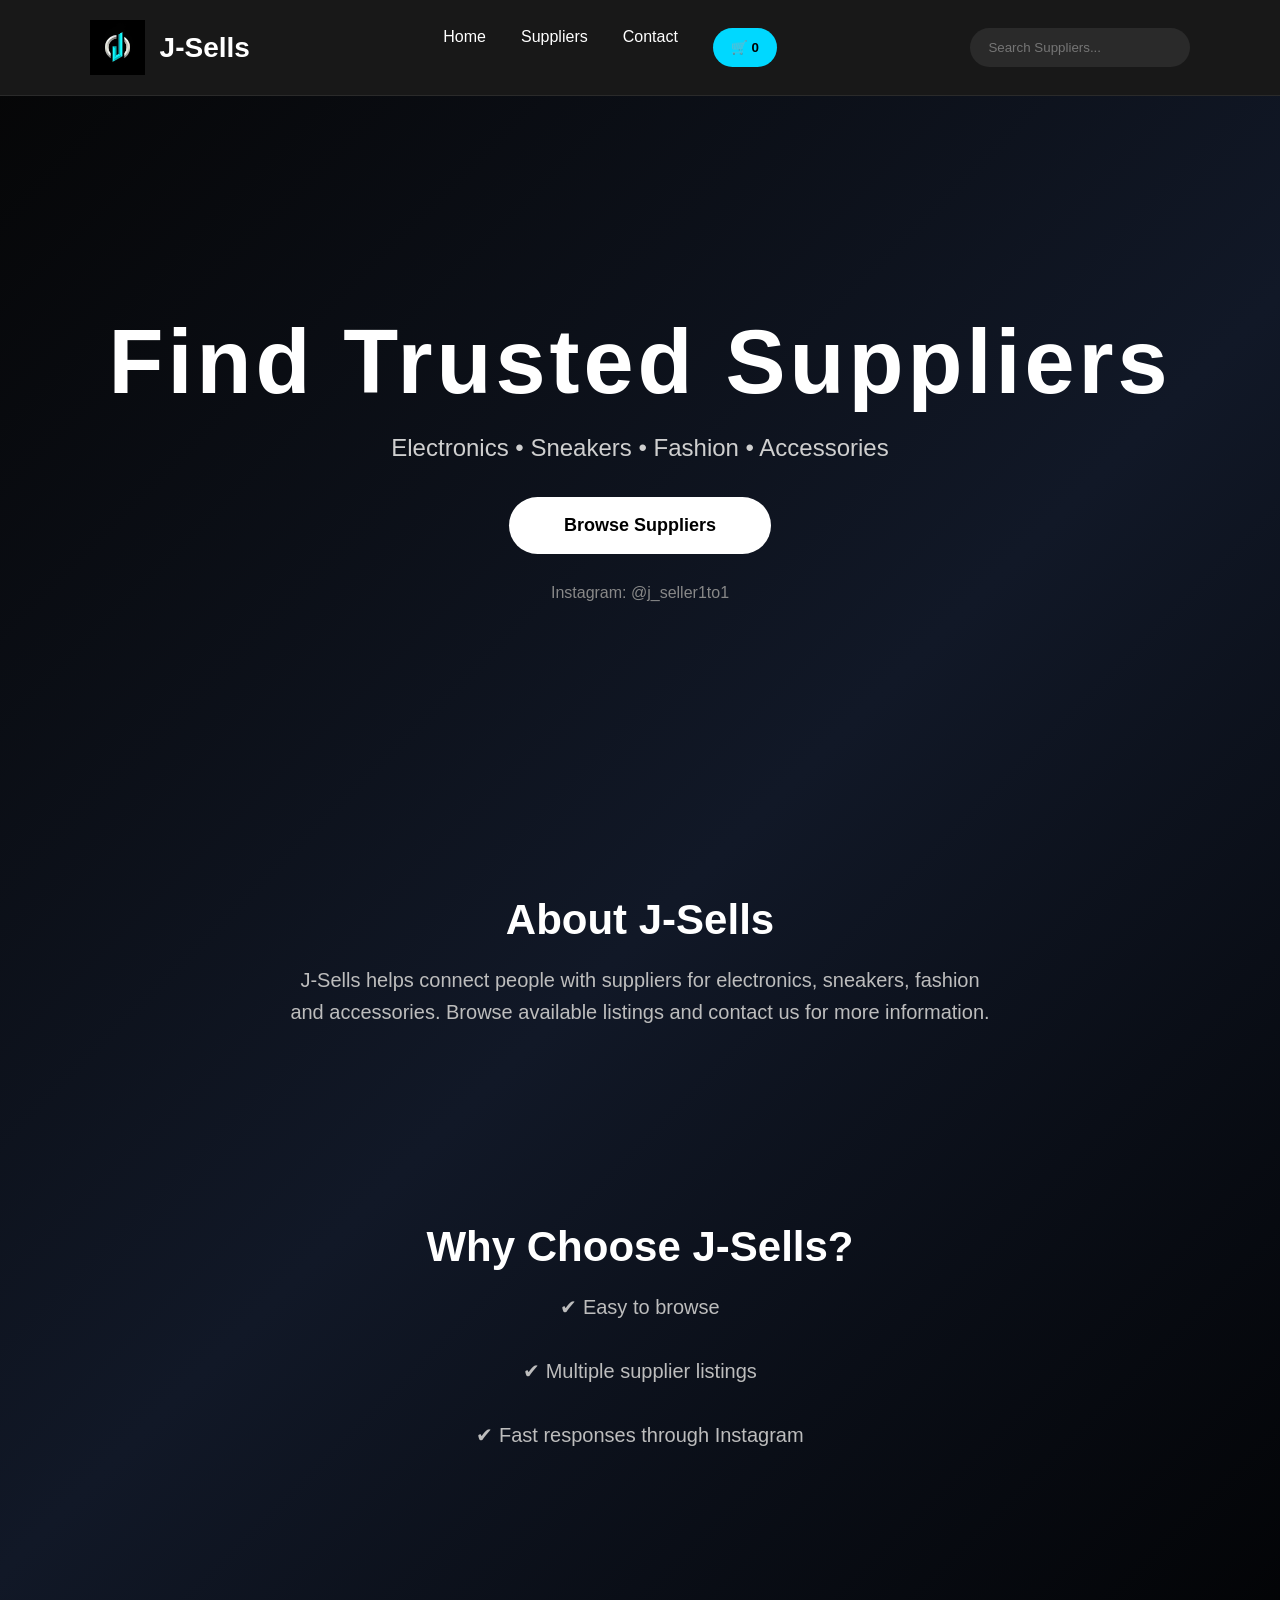
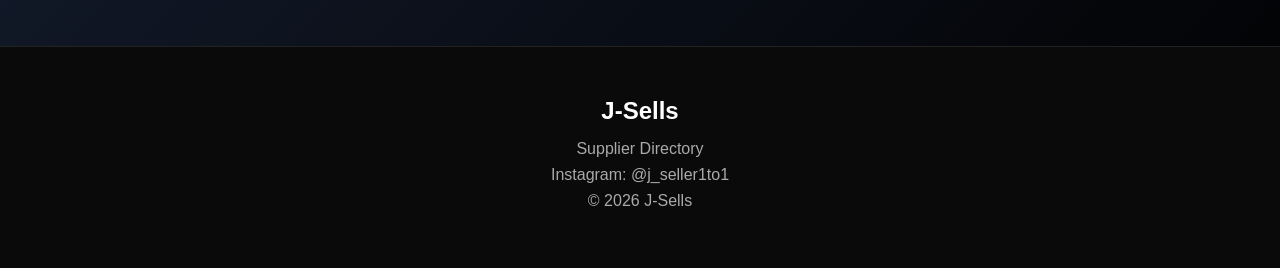
==== index.html @ 806871ec "Add files via upload" ====
<!DOCTYPE html>
<html lang="en">
<head>
    <meta charset="UTF-8">
    <meta name="viewport" content="width=device-width, initial-scale=1.0">

    <title>J-Sells | Find Trusted Suppliers</title>

    <link rel="stylesheet" href="style.css">

    <link rel="preconnect" href="https://fonts.googleapis.com">
    <link href="https://fonts.googleapis.com/css2?family=Inter:wght@300;400;500;600;700;800&display=swap" rel="stylesheet">
</head>

<body>

<header class="navbar">

    <div class="logo">
        <img src="images/logo.png" alt="J-Sells Logo">
        <h2>J-Sells</h2>
    </div>

    <nav>
        <a href="index.html">Home</a>
        <a href="shop.html">Suppliers</a>
        <a href="contact.html">Contact</a>

        <button class="cart" onclick="window.location.href='cart.html'">
            🛒 <span id="cart-count">0</span>
        </button>
    </nav>

    <div class="right">

        <input
            type="text"
            id="search"
            placeholder="Search Suppliers..."
            onkeyup="searchProducts()">

        <div id="search-results"></div>

    </div>

</header>


<section class="hero">

    <h1>Find Trusted Suppliers</h1>

    <p>
        Electronics • Sneakers • Fashion • Accessories
    </p>

    <button class="hero-btn"
        onclick="window.location.href='shop.html'">
        Browse Suppliers
    </button>

    <div class="ig">
        Instagram: @j_seller1to1
    </div>

</section>


<section class="about">

    <h2>About J-Sells</h2>

    <p>
        J-Sells helps connect people with suppliers for electronics,
        sneakers, fashion and accessories.
        Browse available listings and contact us for more information.
    </p>

</section>


<section class="about">

    <h2>Why Choose J-Sells?</h2>

    <p>
        ✔ Easy to browse<br><br>

        ✔ Multiple supplier listings<br><br>

        ✔ Fast responses through Instagram
    </p>

</section>


<footer class="footer">

    <h2>J-Sells</h2>

    <p>Supplier Directory</p>

    <p>Instagram: @j_seller1to1</p>

    <p>© 2026 J-Sells</p>

</footer>

<script src="products.js"></script>
<script src="script.js"></script>

</body>
</html>
---- style.css ----
/* ---------- RESET ---------- */

*{
    margin:0;
    padding:0;
    box-sizing:border-box;
}

body{
    background: linear-gradient(135deg, #050505, #111827, #000);
    color: white;
    font-family: Arial, sans-serif;
}

/* ---------- NAVBAR ---------- */

.navbar{ display:flex; justify-content:space-between; align-items:center; padding:20px 7%; background:#181818; position:sticky; top:0; z-index:999; border-bottom:1px solid #2a2a2a; }
.logo{
    display:flex;
    align-items:center;
    gap:15px;
}

.logo img{
    width:55px;
}

.logo h2{
    font-size:28px;
    font-weight:700;
}

nav{
    display:flex;
    gap:35px;
}

nav a{
    color:white;
    text-decoration:none;
    font-weight:500;
    transition:.3s;
}

nav a:hover{
    color:#00d8ff;
}

.right{
    display:flex;
    align-items:center;
    gap:15px;
}

.right input{
    padding:12px 18px;
    width:220px;
    border:none;
    outline:none;
    border-radius:30px;
    background:#2a2a2a;
    color:white;
}

.cart{
    background:#00d8ff;
    color:black;
    border:none;
    padding:12px 18px;
    border-radius:30px;
    font-weight:bold;
    cursor:pointer;
}

/* ---------- HERO ---------- */

.hero{
    min-height:80vh;
    display:flex;
    flex-direction:column;
    justify-content:center;
    align-items:center;
    text-align:center;
    padding:40px;
}

.hero h1{
    font-size:90px;
    font-weight:900;
    letter-spacing:4px;
    margin-bottom:20px;
}

.hero p{
    font-size:24px;
    color:#cfcfcf;
    max-width:700px;
    margin-bottom:35px;
}

.hero-btn{
    background:white;
    color:black;
    border:none;
    padding:18px 55px;
    border-radius:40px;
    font-size:18px;
    font-weight:bold;
    cursor:pointer;
    transition:.3s;
}

.hero-btn:hover{
    transform:scale(1.05);
    background:#00d8ff;
}

.ig{
    margin-top:30px;
    color:#888;
}

/* ---------- PRODUCTS ---------- */

.products{
    padding:70px 7%;
}

.products h2{
    font-size:52px;
    font-weight:900;
    margin-bottom:45px;
    text-transform:uppercase;
}

#product-grid{
    display:grid;
    grid-template-columns:repeat(auto-fill,minmax(280px,1fr));
    gap:30px;
}


.product-card{
    background:#111;
    border-radius:18px;
    overflow:hidden;
    transition:.35s;
    border:1px solid #222;
}

.product-card:hover{
    transform:translateY(-10px);
    border-color:#00d8ff;
    box-shadow:0 15px 40px rgba(0,216,255,.25);
}

.product-card img{
    width:100%;
    height:260px;
    object-fit:contain;
    background:white;
    padding:25px;
}

.product-card h3{
    margin-top:15px;
    font-size:20px;
}

.product-card p{
    color:#00d8ff;
    font-size:24px;
    font-weight:bold;
    margin:15px 0;
}

.buy-btn{
    width:100%;
    padding:15px;
    margin-top:10px;
    background:linear-gradient(90deg,#00d8ff,#0099ff);
    color:white;
    border:none;
    border-radius:12px;
    font-size:18px;
    font-weight:700;
    cursor:pointer;
    transition:.3s;
}

.buy-btn:hover{
    transform:translateY(-2px);
    box-shadow:0 0 20px rgba(0,216,255,.7);
}


.badge{
    display:inline-block;
    background:#ff9800;
    color:white;
    padding:6px 12px;
    border-radius:20px;
    font-size:12px;
    font-weight:bold;
    margin-bottom:10px;
}

.stars{
    color:gold;
    font-size:18px;
    margin:8px 0;
}

.cart-btn{
    width:100%;
    padding:12px;
    margin-bottom:10px;
    border:none;
    border-radius:10px;
    background:#333;
    color:white;
    font-weight:bold;
    cursor:pointer;
}

.cart-btn:hover{
    background:#555;
}


.remove-btn{
    width:100%;
    margin-top:10px;
    padding:12px;
    background:#ff3b30;
    color:white;
    border:none;
    border-radius:10px;
    font-size:16px;
    font-weight:bold;
    cursor:pointer;
    transition:0.2s;
}

.remove-btn:hover{
    background:#d62828;
}



.contact-card{
    max-width:500px;
    margin-top:30px;
    padding:30px;
    background:#1d1d1d;
    border-radius:15px;
}

.contact-card h3{
    color:#18c8f5;
    font-size:22px;
    margin-top:20px;
    margin-bottom:8px;
}

.contact-card p{
    color:#ddd;
    font-size:18px;
    margin-bottom:20px;
}

/* ---------- FEATURED PRODUCT ---------- */

.featured{
    display:flex;
    justify-content:space-between;
    align-items:center;
    gap:60px;
    padding:80px 7%;
    flex-wrap:wrap;
}

.featured-text{
    flex:1;
}

.featured-tag{
    color:#00d8ff;
    font-weight:bold;
    letter-spacing:2px;
}

.featured-text h2{
    font-size:52px;
    margin:20px 0;
}

.featured-text p{
    color:#cfcfcf;
    font-size:20px;
    line-height:1.6;
    max-width:500px;
}

.featured-text h3{
    font-size:42px;
    margin:25px 0;
}

.featured-image{
    flex:1;
    text-align:center;
}

.featured-image img{
    width:100%;
    max-width:500px;
    transition:.3s;
}

.featured-image img:hover{
    transform:scale(1.05) rotate(-3deg);
}

/* ---------- FOOTER ---------- */

.footer{
    margin-top:80px;
    padding:50px 20px;
    background:#0a0a0a;
    text-align:center;
    border-top:1px solid #222;
}

.footer h2{
    margin-bottom:15px;
}

.footer p{
    color:#aaa;
    margin:8px 0;
}

/* ---------- CATEGORIES ---------- */

.categories{
    padding:80px 7%;
    text-align:center;
}

.categories h2{
    font-size:42px;
    margin-bottom:50px;
    letter-spacing:2px;
}

.category-grid{
    display:grid;
    grid-template-columns:repeat(auto-fit,minmax(220px,1fr));
    gap:30px;
}

.category-card{
    background:#111;
    border:1px solid #222;
    border-radius:18px;
    padding:50px 20px;
    font-size:60px;
    cursor:pointer;
    transition:.3s;
}

.category-card h3{
    margin-top:20px;
    font-size:22px;
    color:white;
}

.category-card:hover{
    transform:translateY(-10px);
    border-color:#00d8ff;
    box-shadow:0 0 30px rgba(0,216,255,.3);
}

/* ---------- SEARCH DROPDOWN ---------- */

.right{
    position:relative;
}

#search-results{
    position:absolute;
    top:55px;
    left:0;
    width:220px;
    background:#111;
    border:1px solid #333;
    border-radius:12px;
    overflow:hidden;
    display:none;
    z-index:1000;
}

.search-item{
    padding:12px;
    color:white;
    cursor:pointer;
    transition:.2s;
}

.search-item:hover{
    background:#00d8ff;
    color:black;
}


/* ---------- MOBILE ---------- */

@media (max-width:768px){

    .navbar{
        flex-direction:column;
        gap:20px;
        padding:20px;
    }

    nav{
        gap:20px;
        flex-wrap:wrap;
        justify-content:center;
    }

    .hero{
        flex-direction:column;
        text-align:center;
        padding:60px 20px;
    }

    .hero-left h1{
        font-size:42px;
    }

    .hero-left p{
        font-size:18px;
    }

    .hero-left h2{
        font-size:34px;
    }

    .hero-right img{
        max-width:320px;
        width:100%;
    }

    .products{
        padding:40px 20px;
    }

    .right{
        width:100%;
        justify-content:center;
        flex-wrap:wrap;
    }

    .right input{
        width:100%;
        max-width:320px;
    }

}


.about{
    text-align:center;
    padding:80px 20px;
}

.about h2{
    font-size:42px;
    margin-bottom:20px;
}

.about p{
    font-size:20px;
    color:#bdbdbd;
    max-width:700px;
    margin:0 auto 35px;
    line-height:1.6;
}

/* ---------- MOBILE ---------- */

@media (max-width:768px){

    .navbar{
        flex-direction:column;
        align-items:center;
        gap:20px;
        padding:20px;
    }

    nav{
        flex-wrap:wrap;
        justify-content:center;
        gap:20px;
    }

    .right{
        width:100%;
        justify-content:center;
    }

    .right input{
        width:90%;
        max-width:350px;
    }

    .hero{
        padding:60px 20px;
    }

    .hero h1{
        font-size:42px;
    }

    .hero p{
        font-size:18px;
    }

    .about{
        padding:50px 20px;
    }

    .about h2{
        font-size:30px;
    }

    .about p{
        font-size:17px;
    }

    #product-grid{
        grid-template-columns:1fr;
    }

    .product-card{
        width:100%;
    }

}
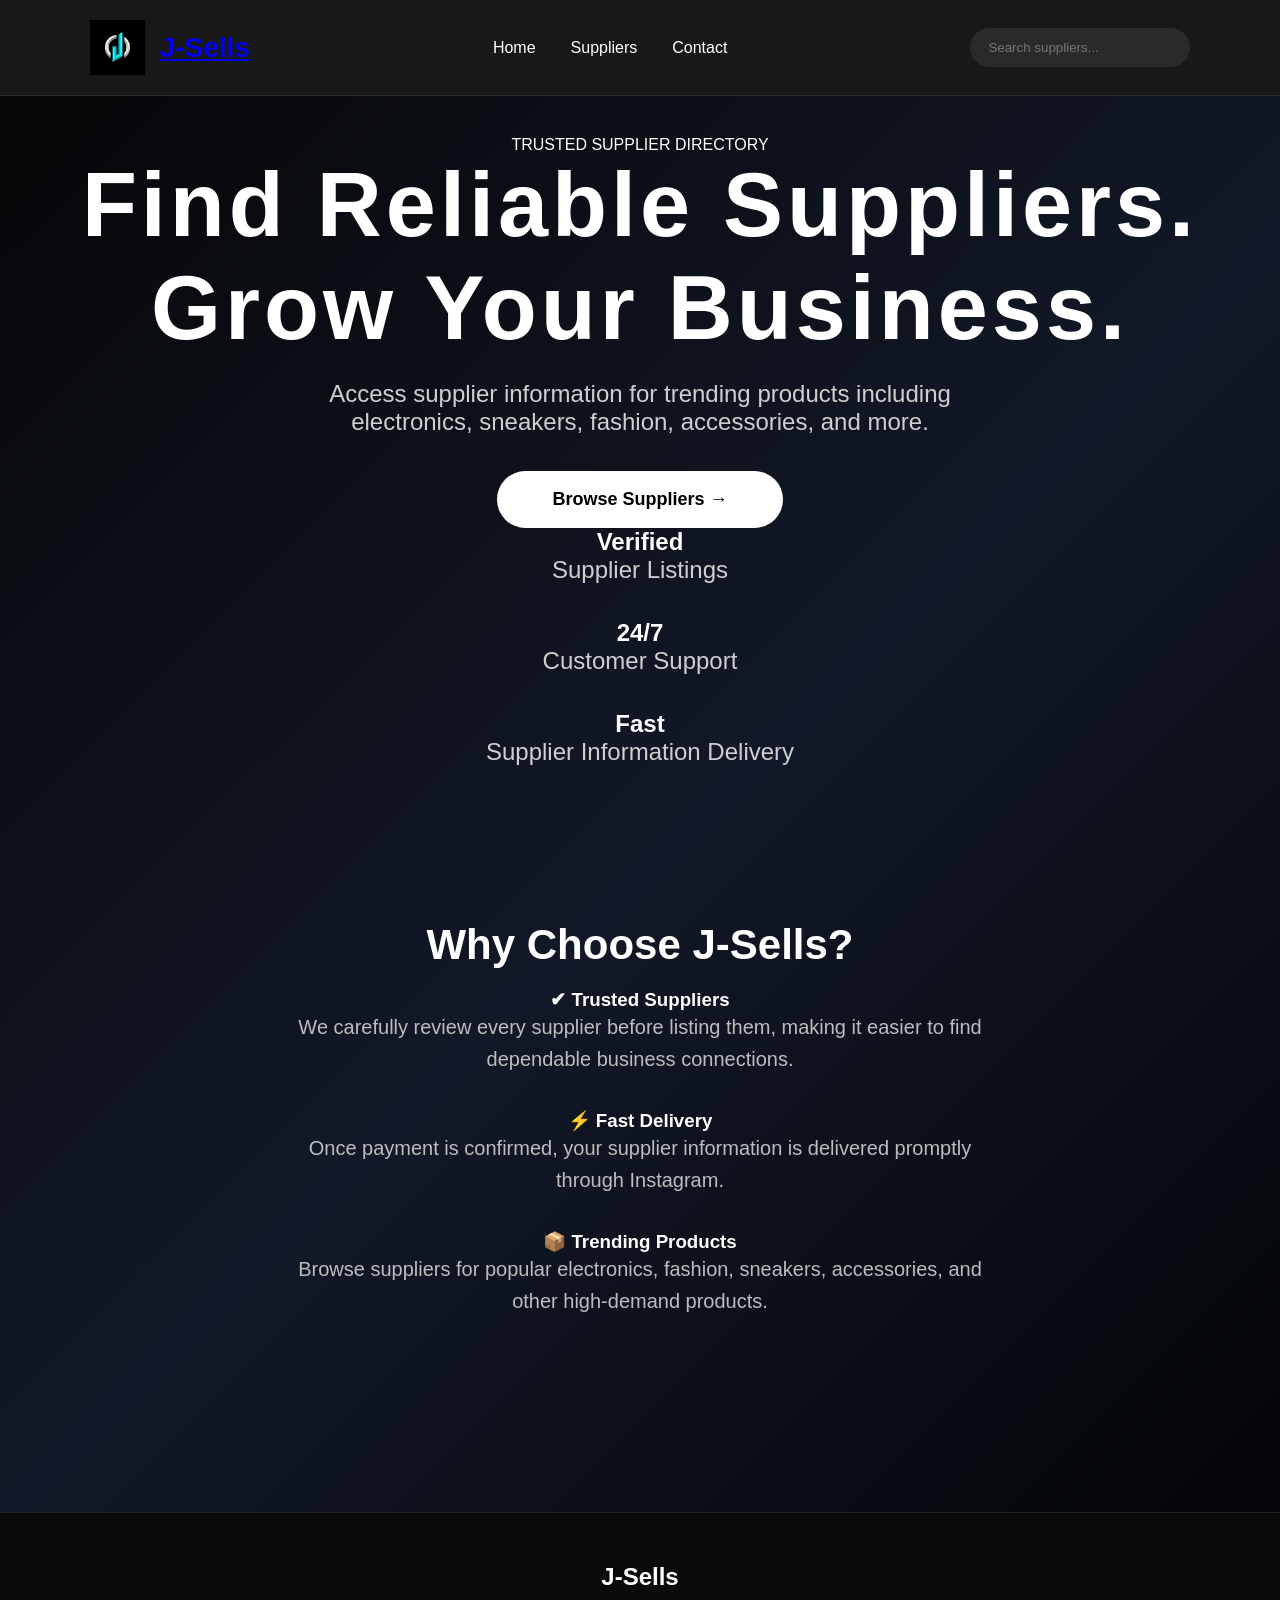
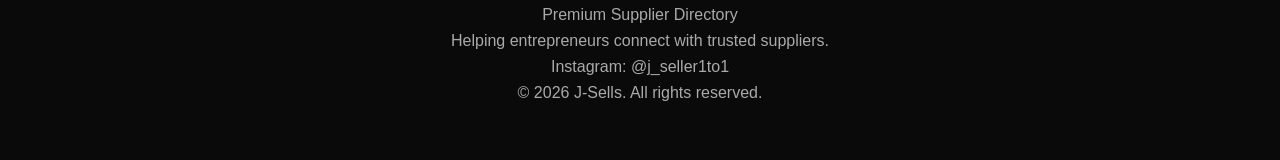
==== commit 136b6166: "Revise index.html for SEO and content updates Updated the title and meta description for better SEO." ====
--- a/index.html
+++ b/index.html
@@ -1,34 +1,55 @@
 <!DOCTYPE html>
 <html lang="en">
+
 <head>
+
     <meta charset="UTF-8">
-    <meta name="viewport" content="width=device-width, initial-scale=1.0">
-
-    <title>J-Sells | Find Trusted Suppliers</title>
+
+    <meta name="viewport"
+          content="width=device-width, initial-scale=1.0">
+
+    <title>J-Sells | Premium Supplier Directory</title>
+
+    <meta name="description"
+          content="Find trusted suppliers for electronics, sneakers, fashion, and trending products.">
+
+    <link rel="icon" href="images/logo.png">
 
     <link rel="stylesheet" href="style.css">
 
-    <link rel="preconnect" href="https://fonts.googleapis.com">
-    <link href="https://fonts.googleapis.com/css2?family=Inter:wght@300;400;500;600;700;800&display=swap" rel="stylesheet">
+    <link rel="preconnect"
+          href="https://fonts.googleapis.com">
+
+    <link rel="preconnect"
+          href="https://fonts.gstatic.com"
+          crossorigin>
+
+    <link href="https://fonts.googleapis.com/css2?family=Inter:wght@400;500;600;700;800&family=Space+Grotesk:wght@500;700&display=swap"
+          rel="stylesheet">
+
 </head>
 
 <body>
 
 <header class="navbar">
 
-    <div class="logo">
-        <img src="images/logo.png" alt="J-Sells Logo">
+    <a href="index.html" class="logo">
+
+        <img src="images/logo.png"
+             alt="J-Sells Logo">
+
         <h2>J-Sells</h2>
-    </div>
+
+    </a>
 
     <nav>
+
         <a href="index.html">Home</a>
+
         <a href="shop.html">Suppliers</a>
+
         <a href="contact.html">Contact</a>
 
-        <button class="cart" onclick="window.location.href='cart.html'">
-            🛒 <span id="cart-count">0</span>
-        </button>
     </nav>
 
     <div class="right">
@@ -36,7 +57,7 @@
         <input
             type="text"
             id="search"
-            placeholder="Search Suppliers..."
+            placeholder="Search suppliers..."
             onkeyup="searchProducts()">
 
         <div id="search-results"></div>
@@ -45,64 +66,131 @@
 
 </header>
 
-
 <section class="hero">
 
-    <h1>Find Trusted Suppliers</h1>
-
-    <p>
-        Electronics • Sneakers • Fashion • Accessories
+    <span class="hero-tag">
+        TRUSTED SUPPLIER DIRECTORY
+    </span>
+
+    <h1>
+        Find Reliable Suppliers.
+        Grow Your Business.
+    </h1>
+
+    <p>
+
+        Access supplier information for trending products including
+        electronics, sneakers, fashion, accessories, and more.
+
     </p>
 
     <button class="hero-btn"
-        onclick="window.location.href='shop.html'">
-        Browse Suppliers
+            onclick="window.location.href='shop.html'">
+
+        Browse Suppliers →
+
     </button>
 
-    <div class="ig">
+    <div class="hero-stats">
+
+        <div class="stat">
+
+            <h2>Verified</h2>
+
+            <p>Supplier Listings</p>
+
+        </div>
+
+        <div class="stat">
+
+            <h2>24/7</h2>
+
+            <p>Customer Support</p>
+
+        </div>
+
+        <div class="stat">
+
+            <h2>Fast</h2>
+
+            <p>Supplier Information Delivery</p>
+
+        </div>
+
+    </div>
+
+</section>
+
+<section class="about">
+
+    <h2>
+        Why Choose J-Sells?
+    </h2>
+
+    <div class="features">
+
+        <div class="feature">
+
+            <h3>✔ Trusted Suppliers</h3>
+
+            <p>
+
+                We carefully review every supplier before listing them,
+                making it easier to find dependable business connections.
+
+            </p>
+
+        </div>
+
+        <div class="feature">
+
+            <h3>⚡ Fast Delivery</h3>
+
+            <p>
+
+                Once payment is confirmed, your supplier information is
+                delivered promptly through Instagram.
+
+            </p>
+
+        </div>
+
+        <div class="feature">
+
+            <h3>📦 Trending Products</h3>
+
+            <p>
+
+                Browse suppliers for popular electronics, fashion,
+                sneakers, accessories, and other high-demand products.
+
+            </p>
+
+        </div>
+
+    </div>
+
+</section>
+
+<footer class="footer">
+
+    <h2>J-Sells</h2>
+
+    <p>
+        Premium Supplier Directory
+    </p>
+
+    <p>
+        Helping entrepreneurs connect with trusted suppliers.
+    </p>
+
+    <p>
         Instagram: @j_seller1to1
-    </div>
-
-</section>
-
-
-<section class="about">
-
-    <h2>About J-Sells</h2>
-
-    <p>
-        J-Sells helps connect people with suppliers for electronics,
-        sneakers, fashion and accessories.
-        Browse available listings and contact us for more information.
-    </p>
-
-</section>
-
-
-<section class="about">
-
-    <h2>Why Choose J-Sells?</h2>
-
-    <p>
-        ✔ Easy to browse<br><br>
-
-        ✔ Multiple supplier listings<br><br>
-
-        ✔ Fast responses through Instagram
-    </p>
-
-</section>
-
-
-<footer class="footer">
-
-    <h2>J-Sells</h2>
-
-    <p>Supplier Directory</p>
-
-    <p>Instagram: @j_seller1to1</p>
-
-    <p>© 2026 J-Sells</p>
+    </p>
+
+    <p>
+        © 2026 J-Sells. All rights reserved.
+    </p>
 
 </footer>
 
@@ -110,4 +198,4 @@
 <script src="script.js"></script>
 
 </body>
-</html>+</html>
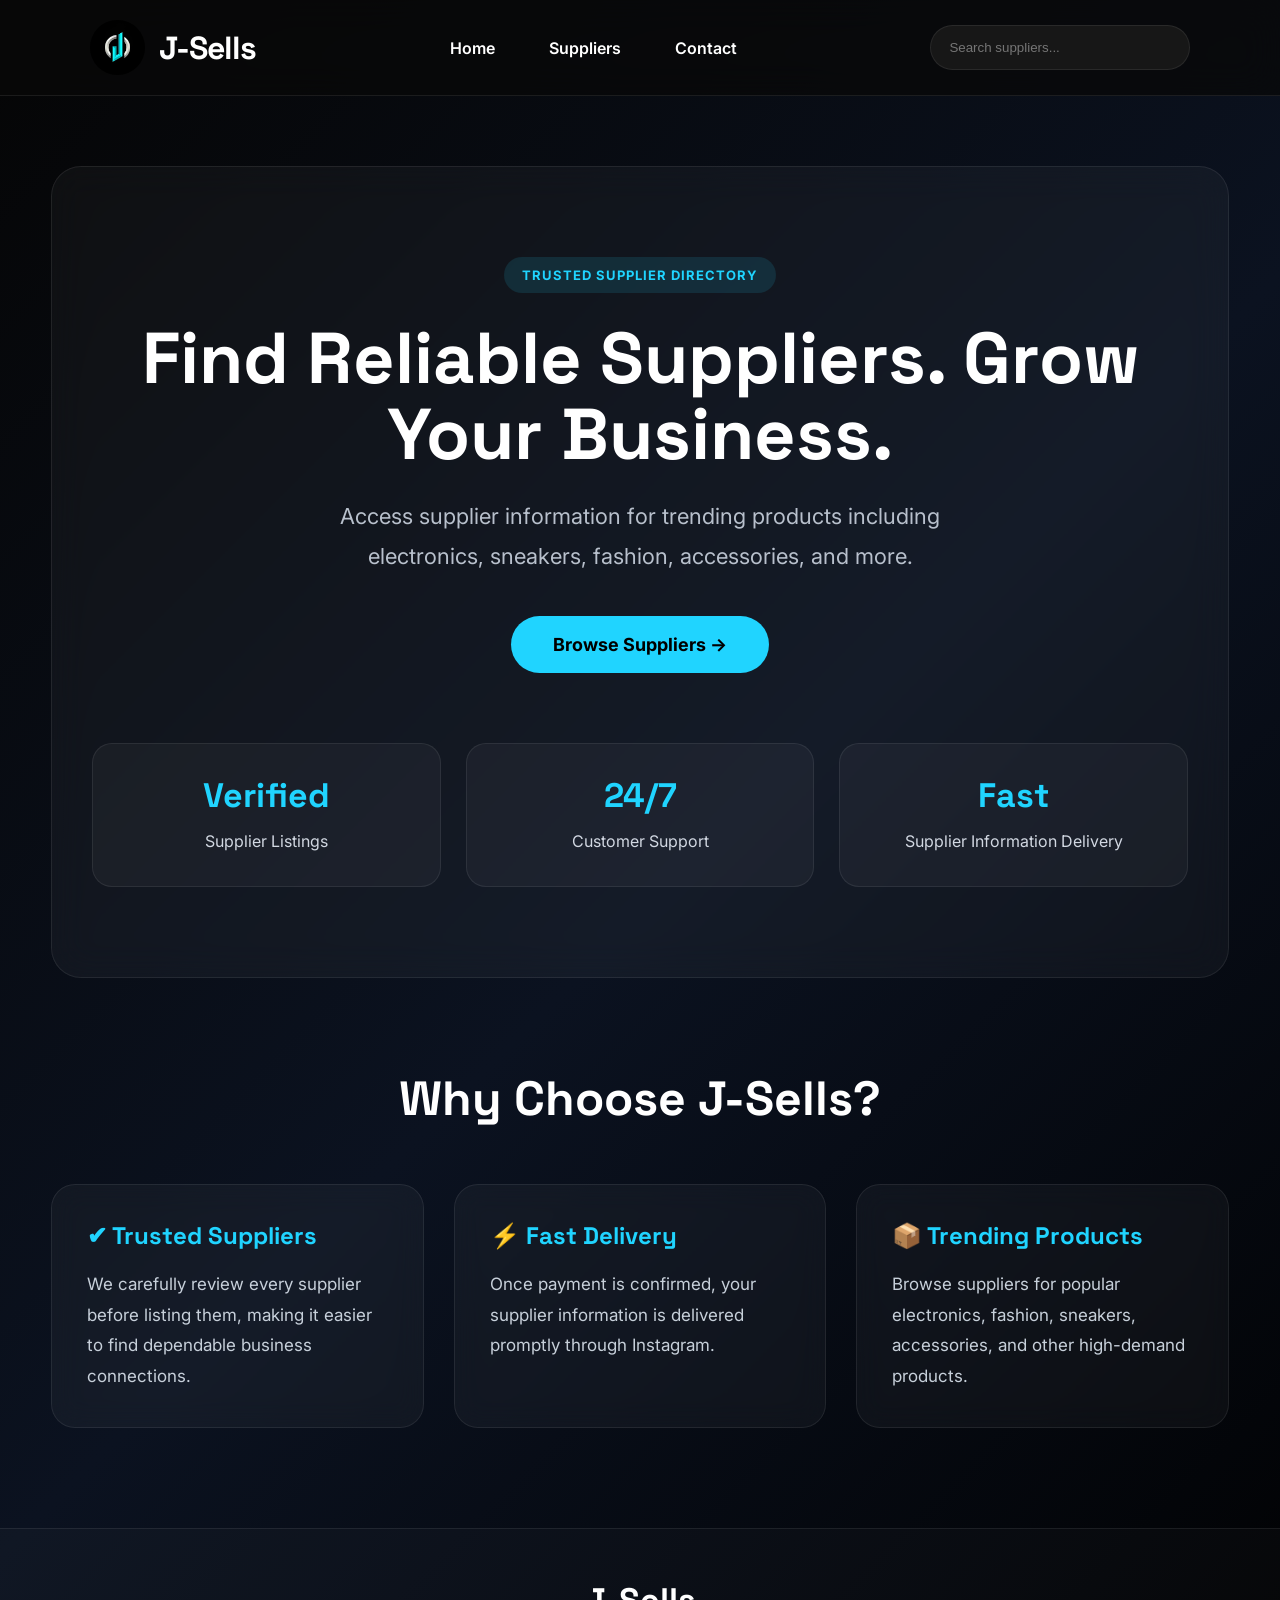
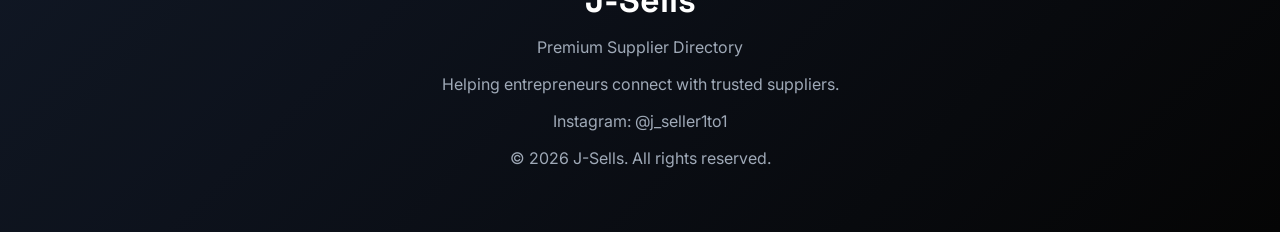
==== commit 8df04999: "Add theme color meta tag to index.html Added theme color meta tag for better branding." ====
--- a/index.html
+++ b/index.html
@@ -5,8 +5,9 @@
 
     <meta charset="UTF-8">
 
-    <meta name="viewport"
-          content="width=device-width, initial-scale=1.0">
+    <meta name="viewport"   content="width=device-width, initial-scale=1.0">
+
+    <meta name="theme-color" content="#050505">
 
     <title>J-Sells | Premium Supplier Directory</title>
 
--- a/style.css
+++ b/style.css
@@ -1,4 +1,12 @@
-/* ---------- RESET ---------- */
+/* ==========================
+   GOOGLE FONTS
+========================== */
+
+@import url('https://fonts.googleapis.com/css2?family=Inter:wght@400;500;600;700;800&family=Space+Grotesk:wght@500;700&display=swap');
+
+/* ==========================
+   RESET
+========================== */
 
 *{
     margin:0;
@@ -6,546 +14,802 @@
     box-sizing:border-box;
 }
 
+html{
+    scroll-behavior:smooth;
+}
+
 body{
-    background: linear-gradient(135deg, #050505, #111827, #000);
-    color: white;
-    font-family: Arial, sans-serif;
-}
-
-/* ---------- NAVBAR ---------- */
-
-.navbar{ display:flex; justify-content:space-between; align-items:center; padding:20px 7%; background:#181818; position:sticky; top:0; z-index:999; border-bottom:1px solid #2a2a2a; }
-.logo{
-    display:flex;
-    align-items:center;
-    gap:15px;
-}
-
-.logo img{
-    width:55px;
-}
-
-.logo h2{
-    font-size:28px;
-    font-weight:700;
-}
-
-nav{
-    display:flex;
-    gap:35px;
-}
-
-nav a{
-    color:white;
+    font-family:'Inter',sans-serif;
+    background:linear-gradient(135deg,#050505,#0b1220,#000);
+    color:#fff;
+    min-height:100vh;
+    overflow-x:hidden;
+}
+
+img{
+    max-width:100%;
+    display:block;
+}
+
+a{
     text-decoration:none;
-    font-weight:500;
-    transition:.3s;
-}
-
-nav a:hover{
-    color:#00d8ff;
-}
-
-.right{
-    display:flex;
-    align-items:center;
-    gap:15px;
-}
-
-.right input{
-    padding:12px 18px;
-    width:220px;
-    border:none;
-    outline:none;
-    border-radius:30px;
-    background:#2a2a2a;
-    color:white;
-}
-
-.cart{
-    background:#00d8ff;
-    color:black;
-    border:none;
-    padding:12px 18px;
-    border-radius:30px;
-    font-weight:bold;
-    cursor:pointer;
-}
-
-/* ---------- HERO ---------- */
-
-.hero{
-    min-height:80vh;
-    display:flex;
-    flex-direction:column;
-    justify-content:center;
-    align-items:center;
-    text-align:center;
-    padding:40px;
-}
-
-.hero h1{
-    font-size:90px;
-    font-weight:900;
-    letter-spacing:4px;
-    margin-bottom:20px;
-}
-
-.hero p{
-    font-size:24px;
-    color:#cfcfcf;
-    max-width:700px;
-    margin-bottom:35px;
-}
-
-.hero-btn{
-    background:white;
-    color:black;
-    border:none;
-    padding:18px 55px;
-    border-radius:40px;
-    font-size:18px;
-    font-weight:bold;
-    cursor:pointer;
-    transition:.3s;
-}
-
-.hero-btn:hover{
-    transform:scale(1.05);
-    background:#00d8ff;
-}
-
-.ig{
-    margin-top:30px;
-    color:#888;
-}
-
-/* ---------- PRODUCTS ---------- */
-
-.products{
-    padding:70px 7%;
-}
-
-.products h2{
-    font-size:52px;
-    font-weight:900;
-    margin-bottom:45px;
-    text-transform:uppercase;
-}
-
-#product-grid{
-    display:grid;
-    grid-template-columns:repeat(auto-fill,minmax(280px,1fr));
-    gap:30px;
-}
-
-
-.product-card{
-    background:#111;
-    border-radius:18px;
-    overflow:hidden;
-    transition:.35s;
-    border:1px solid #222;
-}
-
-.product-card:hover{
-    transform:translateY(-10px);
-    border-color:#00d8ff;
-    box-shadow:0 15px 40px rgba(0,216,255,.25);
-}
-
-.product-card img{
-    width:100%;
-    height:260px;
-    object-fit:contain;
-    background:white;
-    padding:25px;
-}
-
-.product-card h3{
-    margin-top:15px;
-    font-size:20px;
-}
-
-.product-card p{
-    color:#00d8ff;
-    font-size:24px;
-    font-weight:bold;
-    margin:15px 0;
-}
-
-.buy-btn{
-    width:100%;
-    padding:15px;
-    margin-top:10px;
-    background:linear-gradient(90deg,#00d8ff,#0099ff);
-    color:white;
-    border:none;
-    border-radius:12px;
-    font-size:18px;
-    font-weight:700;
-    cursor:pointer;
-    transition:.3s;
-}
-
-.buy-btn:hover{
-    transform:translateY(-2px);
-    box-shadow:0 0 20px rgba(0,216,255,.7);
-}
-
-
-.badge{
-    display:inline-block;
-    background:#ff9800;
-    color:white;
-    padding:6px 12px;
-    border-radius:20px;
-    font-size:12px;
-    font-weight:bold;
-    margin-bottom:10px;
-}
-
-.stars{
-    color:gold;
-    font-size:18px;
-    margin:8px 0;
-}
-
-.cart-btn{
-    width:100%;
-    padding:12px;
-    margin-bottom:10px;
-    border:none;
-    border-radius:10px;
-    background:#333;
-    color:white;
-    font-weight:bold;
-    cursor:pointer;
-}
-
-.cart-btn:hover{
-    background:#555;
-}
-
-
-.remove-btn{
-    width:100%;
-    margin-top:10px;
-    padding:12px;
-    background:#ff3b30;
-    color:white;
-    border:none;
-    border-radius:10px;
-    font-size:16px;
-    font-weight:bold;
-    cursor:pointer;
-    transition:0.2s;
-}
-
-.remove-btn:hover{
-    background:#d62828;
-}
-
-
-
-.contact-card{
-    max-width:500px;
-    margin-top:30px;
-    padding:30px;
-    background:#1d1d1d;
-    border-radius:15px;
-}
-
-.contact-card h3{
-    color:#18c8f5;
-    font-size:22px;
-    margin-top:20px;
-    margin-bottom:8px;
-}
-
-.contact-card p{
-    color:#ddd;
-    font-size:18px;
-    margin-bottom:20px;
-}
-
-/* ---------- FEATURED PRODUCT ---------- */
-
-.featured{
+    color:inherit;
+}
+
+button{
+    font-family:inherit;
+}
+
+/* ==========================
+   NAVBAR
+========================== */
+
+.navbar{
+
+    position:sticky;
+    top:0;
+    z-index:999;
+
     display:flex;
     justify-content:space-between;
     align-items:center;
-    gap:60px;
-    padding:80px 7%;
-    flex-wrap:wrap;
-}
-
-.featured-text{
-    flex:1;
-}
-
-.featured-tag{
-    color:#00d8ff;
-    font-weight:bold;
-    letter-spacing:2px;
-}
-
-.featured-text h2{
+
+    padding:20px 7%;
+
+    background:rgba(8,8,8,.75);
+
+    backdrop-filter:blur(18px);
+
+    border-bottom:1px solid rgba(255,255,255,.08);
+
+}
+
+.logo{
+
+    display:flex;
+    align-items:center;
+    gap:14px;
+
+    color:white;
+
+}
+
+.logo img{
+
+    width:55px;
+    border-radius:50%;
+
+}
+
+.logo h2{
+
+    font-family:'Space Grotesk',sans-serif;
+    font-size:32px;
+    font-weight:700;
+    letter-spacing:-1px;
+
+}
+
+nav{
+
+    display:flex;
+    gap:18px;
+
+}
+
+nav a{
+
+    padding:10px 18px;
+
+    border-radius:12px;
+
+    font-weight:600;
+
+    transition:.25s;
+
+}
+
+nav a:hover{
+
+    background:rgba(255,255,255,.06);
+
+    color:#20d4ff;
+
+}
+
+.right{
+
+    position:relative;
+
+}
+
+.right input{
+
+    width:260px;
+
+    padding:14px 18px;
+
+    border:none;
+
+    outline:none;
+
+    border-radius:999px;
+
+    background:#171717;
+
+    color:white;
+
+    border:1px solid rgba(255,255,255,.08);
+
+}
+
+#search-results{
+
+    position:absolute;
+
+    width:100%;
+
+    top:58px;
+
+    left:0;
+
+    display:none;
+
+    background:#171717;
+
+    border-radius:15px;
+
+    overflow:hidden;
+
+    border:1px solid rgba(255,255,255,.08);
+
+}
+
+.search-item{
+
+    padding:14px;
+
+    cursor:pointer;
+
+    transition:.2s;
+
+}
+
+.search-item:hover{
+
+    background:#242424;
+
+}
+
+/* ==========================
+   HERO
+========================== */
+
+.hero{
+
+    width:min(1200px,92%);
+    margin:70px auto;
+
+    padding:90px 40px;
+
+    text-align:center;
+
+    background:rgba(255,255,255,.04);
+
+    border:1px solid rgba(255,255,255,.08);
+
+    border-radius:30px;
+
+    backdrop-filter:blur(18px);
+
+}
+
+.hero-tag{
+
+    display:inline-block;
+
+    background:rgba(32,212,255,.12);
+
+    color:#20d4ff;
+
+    padding:10px 18px;
+
+    border-radius:999px;
+
+    font-size:13px;
+
+    font-weight:700;
+
+    letter-spacing:1px;
+
+    margin-bottom:28px;
+
+}
+
+.hero h1{
+
+    font-size:72px;
+
+    line-height:1.05;
+
+    font-family:'Space Grotesk',sans-serif;
+
+    font-weight:700;
+
+    margin-bottom:25px;
+
+}
+
+.hero p{
+
+    max-width:720px;
+
+    margin:0 auto 40px;
+
+    color:#b8c0cc;
+
+    font-size:22px;
+
+    line-height:1.8;
+
+}
+
+.hero-btn{
+
+    background:#20d4ff;
+
+    color:#000;
+
+    border:none;
+
+    padding:18px 42px;
+
+    border-radius:999px;
+
+    font-size:18px;
+
+    font-weight:700;
+
+    cursor:pointer;
+
+    transition:.3s;
+
+}
+
+.hero-btn:hover{
+
+    transform:translateY(-4px);
+
+    box-shadow:0 0 35px rgba(32,212,255,.35);
+
+}
+
+.hero-stats{
+
+    margin-top:70px;
+
+    display:grid;
+
+    grid-template-columns:repeat(3,1fr);
+
+    gap:25px;
+
+}
+
+.stat{
+
+    background:rgba(255,255,255,.04);
+
+    border:1px solid rgba(255,255,255,.08);
+
+    border-radius:20px;
+
+    padding:30px;
+
+}
+
+.stat h2{
+
+    color:#20d4ff;
+
+    font-family:'Space Grotesk',sans-serif;
+
+    font-size:34px;
+
+    margin-bottom:10px;
+
+}
+
+.stat p{
+
+    margin:0;
+
+    color:#d2d8e2;
+
+    font-size:16px;
+
+}
+
+/* ==========================
+   ABOUT / FEATURES
+========================== */
+
+.about{
+
+    width:min(1200px,92%);
+    margin:90px auto;
+
+}
+
+.about h2{
+
+    text-align:center;
+
+    font-family:'Space Grotesk',sans-serif;
+
+    font-size:48px;
+
+    margin-bottom:55px;
+
+}
+
+.features{
+
+    display:grid;
+
+    grid-template-columns:repeat(auto-fit,minmax(300px,1fr));
+
+    gap:30px;
+
+}
+
+.feature{
+
+    background:rgba(255,255,255,.04);
+
+    border:1px solid rgba(255,255,255,.08);
+
+    border-radius:24px;
+
+    padding:35px;
+
+    transition:.3s ease;
+
+    backdrop-filter:blur(14px);
+
+}
+
+.feature:hover{
+
+    transform:translateY(-8px);
+
+    border-color:rgba(32,212,255,.45);
+
+    box-shadow:0 20px 40px rgba(0,0,0,.35);
+
+}
+
+.feature h3{
+
+    font-size:24px;
+
+    font-family:'Space Grotesk',sans-serif;
+
+    margin-bottom:18px;
+
+    color:#20d4ff;
+
+}
+
+.feature p{
+
+    color:#c7d0da;
+
+    font-size:17px;
+
+    line-height:1.8;
+
+}
+
+/* ==========================
+   PRODUCTS
+========================== */
+
+.products{
+
+    width:min(1200px,92%);
+    margin:90px auto;
+
+}
+
+.products h1{
+
+    text-align:center;
+
     font-size:52px;
-    margin:20px 0;
-}
-
-.featured-text p{
-    color:#cfcfcf;
-    font-size:20px;
-    line-height:1.6;
-    max-width:500px;
-}
-
-.featured-text h3{
-    font-size:42px;
-    margin:25px 0;
-}
-
-.featured-image{
-    flex:1;
+
+    font-family:'Space Grotesk',sans-serif;
+
+    margin-bottom:15px;
+
+}
+
+.shop-subtitle{
+
     text-align:center;
-}
-
-.featured-image img{
+
+    max-width:700px;
+
+    margin:0 auto 60px;
+
+    color:#b6bec8;
+
+    font-size:19px;
+
+    line-height:1.7;
+
+}
+
+#product-grid{
+
+    display:grid;
+
+    grid-template-columns:repeat(auto-fit,minmax(320px,1fr));
+
+    gap:35px;
+
+}
+
+.product-card{
+
+    background:rgba(255,255,255,.04);
+
+    border:1px solid rgba(255,255,255,.08);
+
+    border-radius:26px;
+
+    padding:25px;
+
+    text-align:center;
+
+    transition:.3s;
+
+}
+
+.product-card:hover{
+
+    transform:translateY(-10px);
+
+    border-color:#20d4ff;
+
+    box-shadow:0 20px 45px rgba(0,0,0,.35);
+
+}
+
+.product-card img{
+
     width:100%;
-    max-width:500px;
-    transition:.3s;
-}
-
-.featured-image img:hover{
-    transform:scale(1.05) rotate(-3deg);
-}
-
-/* ---------- FOOTER ---------- */
+
+    height:240px;
+
+    object-fit:contain;
+
+    background:#fff;
+
+    border-radius:18px;
+
+    padding:20px;
+
+}
+
+.badge{
+
+    display:inline-block;
+
+    margin-bottom:18px;
+
+    padding:8px 14px;
+
+    background:#20d4ff;
+
+    color:#000;
+
+    border-radius:999px;
+
+    font-size:14px;
+
+    font-weight:700;
+
+}
+
+.product-card h3{
+
+    font-size:26px;
+
+    margin:20px 0 10px;
+
+}
+
+.category{
+
+    color:#9fa9b7;
+
+    margin-bottom:12px;
+
+}
+
+.price{
+
+    color:#20d4ff;
+
+    font-size:28px;
+
+    font-weight:700;
+
+    margin-bottom:24px;
+
+}
+
+.buy-btn{
+
+    width:100%;
+
+    border:none;
+
+    border-radius:999px;
+
+    background:#20d4ff;
+
+    color:#000;
+
+    padding:16px;
+
+    font-size:17px;
+
+    font-weight:700;
+
+    cursor:pointer;
+
+    transition:.25s;
+
+}
+
+.buy-btn:hover{
+
+    transform:translateY(-3px);
+
+    box-shadow:0 0 25px rgba(32,212,255,.35);
+
+}
+
+/* ==========================
+   CONTACT PAGE
+========================== */
+
+.contact-card{
+
+    max-width:650px;
+
+    margin:0 auto;
+
+    padding:45px;
+
+    text-align:center;
+
+    background:rgba(255,255,255,.04);
+
+    border:1px solid rgba(255,255,255,.08);
+
+    border-radius:28px;
+
+    backdrop-filter:blur(18px);
+
+}
+
+.contact-card h3{
+
+    color:#20d4ff;
+
+    font-family:'Space Grotesk',sans-serif;
+
+    font-size:24px;
+
+    margin-top:28px;
+
+    margin-bottom:10px;
+
+}
+
+.contact-card p{
+
+    color:#d4d9df;
+
+    font-size:18px;
+
+    line-height:1.8;
+
+    margin-bottom:25px;
+
+}
+
+/* ==========================
+   FOOTER
+========================== */
 
 .footer{
-    margin-top:80px;
-    padding:50px 20px;
-    background:#0a0a0a;
+
+    width:100%;
+
+    margin-top:100px;
+
+    padding:50px 25px;
+
     text-align:center;
-    border-top:1px solid #222;
+
+    border-top:1px solid rgba(255,255,255,.08);
+
+    background:rgba(255,255,255,.02);
+
 }
 
 .footer h2{
-    margin-bottom:15px;
+
+    font-family:'Space Grotesk',sans-serif;
+
+    font-size:34px;
+
+    margin-bottom:12px;
+
 }
 
 .footer p{
-    color:#aaa;
-    margin:8px 0;
-}
-
-/* ---------- CATEGORIES ---------- */
-
-.categories{
-    padding:80px 7%;
-    text-align:center;
-}
-
-.categories h2{
-    font-size:42px;
-    margin-bottom:50px;
-    letter-spacing:2px;
-}
-
-.category-grid{
-    display:grid;
-    grid-template-columns:repeat(auto-fit,minmax(220px,1fr));
-    gap:30px;
-}
-
-.category-card{
-    background:#111;
-    border:1px solid #222;
-    border-radius:18px;
-    padding:50px 20px;
-    font-size:60px;
-    cursor:pointer;
-    transition:.3s;
-}
-
-.category-card h3{
-    margin-top:20px;
-    font-size:22px;
-    color:white;
-}
-
-.category-card:hover{
-    transform:translateY(-10px);
-    border-color:#00d8ff;
-    box-shadow:0 0 30px rgba(0,216,255,.3);
-}
-
-/* ---------- SEARCH DROPDOWN ---------- */
-
-.right{
-    position:relative;
-}
-
-#search-results{
-    position:absolute;
-    top:55px;
-    left:0;
-    width:220px;
-    background:#111;
-    border:1px solid #333;
-    border-radius:12px;
-    overflow:hidden;
-    display:none;
-    z-index:1000;
-}
-
-.search-item{
-    padding:12px;
-    color:white;
-    cursor:pointer;
-    transition:.2s;
-}
-
-.search-item:hover{
-    background:#00d8ff;
-    color:black;
-}
-
-
-/* ---------- MOBILE ---------- */
-
-@media (max-width:768px){
+
+    color:#9fa9b7;
+
+    margin:10px 0;
+
+    line-height:1.7;
+
+}
+
+/* ==========================
+   MOBILE
+========================== */
+
+@media (max-width:900px){
 
     .navbar{
+
         flex-direction:column;
+
         gap:20px;
-        padding:20px;
+
+        padding:22px;
+
     }
 
     nav{
-        gap:20px;
+
         flex-wrap:wrap;
+
         justify-content:center;
+
+    }
+
+    .right{
+
+        width:100%;
+
+    }
+
+    .right input{
+
+        width:100%;
+
     }
 
     .hero{
-        flex-direction:column;
-        text-align:center;
-        padding:60px 20px;
-    }
-
-    .hero-left h1{
-        font-size:42px;
-    }
-
-    .hero-left p{
+
+        padding:70px 25px;
+
+        margin:30px auto;
+
+    }
+
+    .hero h1{
+
+        font-size:46px;
+
+    }
+
+    .hero p{
+
         font-size:18px;
-    }
-
-    .hero-left h2{
-        font-size:34px;
-    }
-
-    .hero-right img{
-        max-width:320px;
+
+    }
+
+    .hero-stats{
+
+        grid-template-columns:1fr;
+
+    }
+
+    .about h2,
+    .products h1{
+
+        font-size:36px;
+
+    }
+
+    .feature{
+
+        padding:28px;
+
+    }
+
+    #product-grid{
+
+        grid-template-columns:1fr;
+
+    }
+
+    .product-card img{
+
+        height:190px;
+
+    }
+
+    .contact-card{
+
+        padding:30px 22px;
+
+    }
+
+    .hero-btn,
+    .buy-btn{
+
         width:100%;
-    }
-
-    .products{
-        padding:40px 20px;
-    }
-
-    .right{
-        width:100%;
-        justify-content:center;
-        flex-wrap:wrap;
-    }
-
-    .right input{
-        width:100%;
-        max-width:320px;
-    }
-
-}
-
-
-.about{
-    text-align:center;
-    padding:80px 20px;
-}
-
-.about h2{
-    font-size:42px;
-    margin-bottom:20px;
-}
-
-.about p{
-    font-size:20px;
-    color:#bdbdbd;
-    max-width:700px;
-    margin:0 auto 35px;
-    line-height:1.6;
-}
-
-/* ---------- MOBILE ---------- */
-
-@media (max-width:768px){
-
-    .navbar{
-        flex-direction:column;
-        align-items:center;
-        gap:20px;
-        padding:20px;
-    }
-
-    nav{
-        flex-wrap:wrap;
-        justify-content:center;
-        gap:20px;
-    }
-
-    .right{
-        width:100%;
-        justify-content:center;
-    }
-
-    .right input{
-        width:90%;
-        max-width:350px;
-    }
-
-    .hero{
-        padding:60px 20px;
+
+    }
+
+}
+
+@media (max-width:500px){
+
+    .logo h2{
+
+        font-size:26px;
+
     }
 
     .hero h1{
-        font-size:42px;
+
+        font-size:38px;
+
+    }
+
+    .hero-tag{
+
+        font-size:11px;
+
     }
 
     .hero p{
-        font-size:18px;
-    }
-
-    .about{
-        padding:50px 20px;
-    }
-
-    .about h2{
-        font-size:30px;
-    }
-
-    .about p{
+
         font-size:17px;
-    }
-
-    #product-grid{
-        grid-template-columns:1fr;
-    }
-
-    .product-card{
-        width:100%;
-    }
-
-}+
+    }
+
+    .contact-card h3{
+
+        font-size:21px;
+
+    }
+
+    .contact-card p{
+
+        font-size:16px;
+
+    }
+
+}
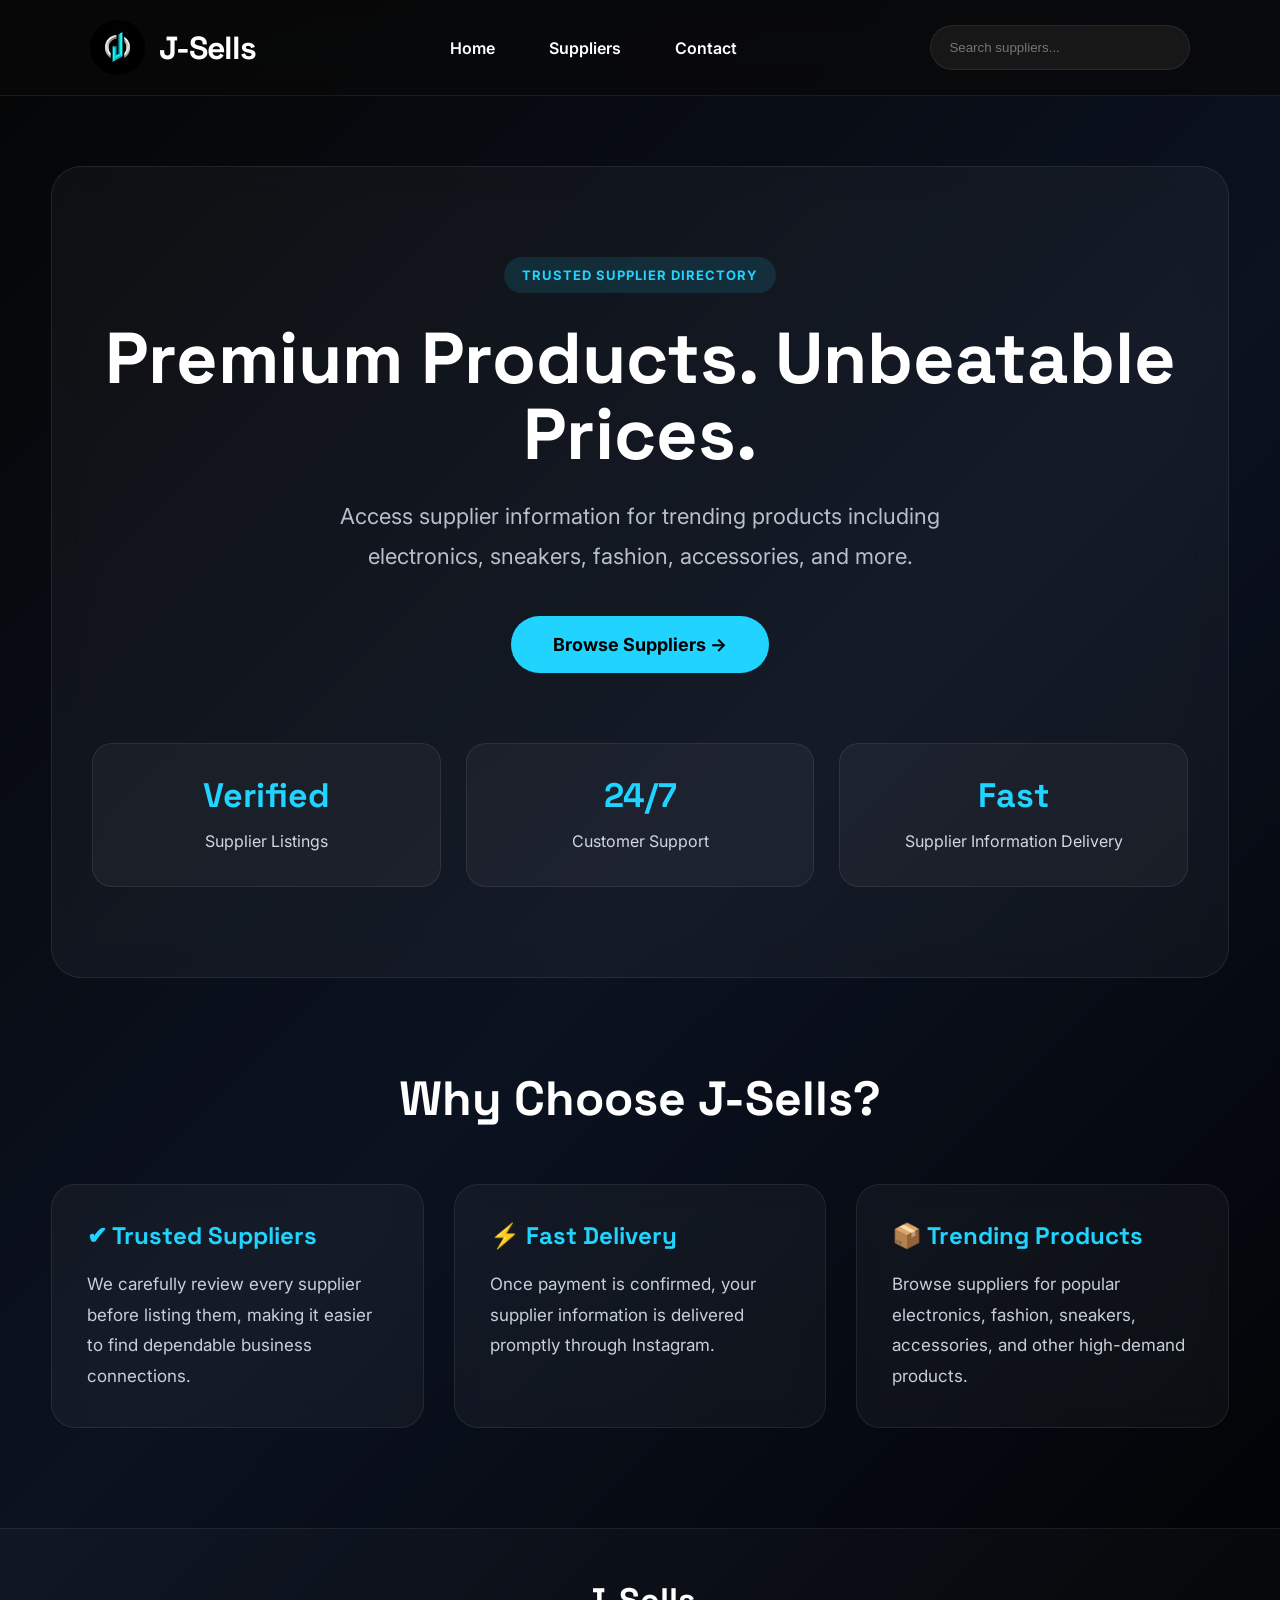
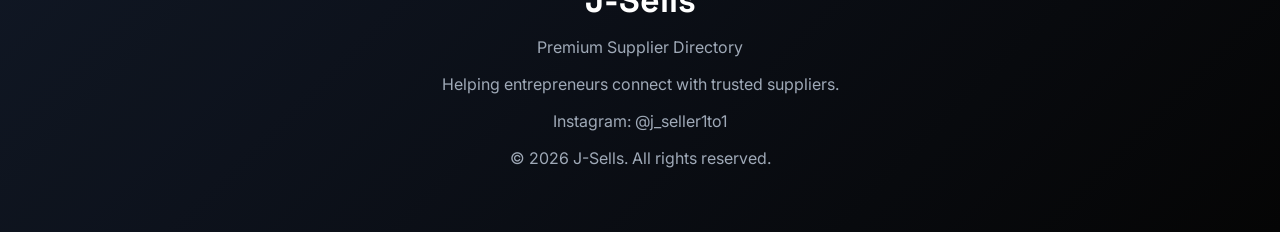
==== commit 082161a2: "Revise header text for marketing focus Updated header text to emphasize premium products and prices." ====
--- a/index.html
+++ b/index.html
@@ -5,8 +5,8 @@
 
     <meta charset="UTF-8">
 
-    <meta name="viewport"   content="width=device-width, initial-scale=1.0">
-
+    <meta name="viewport" content="width=device-width, initial-scale=1.0, viewport-fit=cover">
+    
     <meta name="theme-color" content="#050505">
 
     <title>J-Sells | Premium Supplier Directory</title>
@@ -74,9 +74,9 @@
     </span>
 
     <h1>
-        Find Reliable Suppliers.
-        Grow Your Business.
+        Premium Products. Unbeatable Prices.    
     </h1>
+
 
     <p>
 
--- a/style.css
+++ b/style.css
@@ -16,14 +16,17 @@
 
 html{
     scroll-behavior:smooth;
+    background:#050505;
 }
 
 body{
-    font-family:'Inter',sans-serif;
-    background:linear-gradient(135deg,#050505,#0b1220,#000);
+    margin:0;
+    background:#050505;
+    background-image:linear-gradient(135deg,#050505,#0b1220,#000);
     color:#fff;
     min-height:100vh;
     overflow-x:hidden;
+    font-family:'Inter',sans-serif;
 }
 
 img{
@@ -454,9 +457,11 @@
 
     display:grid;
 
-    grid-template-columns:repeat(auto-fit,minmax(320px,1fr));
-
-    gap:35px;
+    grid-template-columns:repeat(auto-fit,minmax(260px,1fr));
+
+    gap:30px;
+
+    align-items:start;
 
 }
 
@@ -749,10 +754,12 @@
 
     #product-grid{
 
-        grid-template-columns:1fr;
-
-    }
-
+    grid-template-columns:repeat(2,1fr);
+
+        gap:20px;
+
+    }
+   
     .product-card img{
 
         height:190px;
@@ -813,3 +820,14 @@
     }
 
 }
+
+
+@media (max-width:600px){
+
+    #product-grid{
+
+        grid-template-columns:1fr;
+
+    }
+
+}
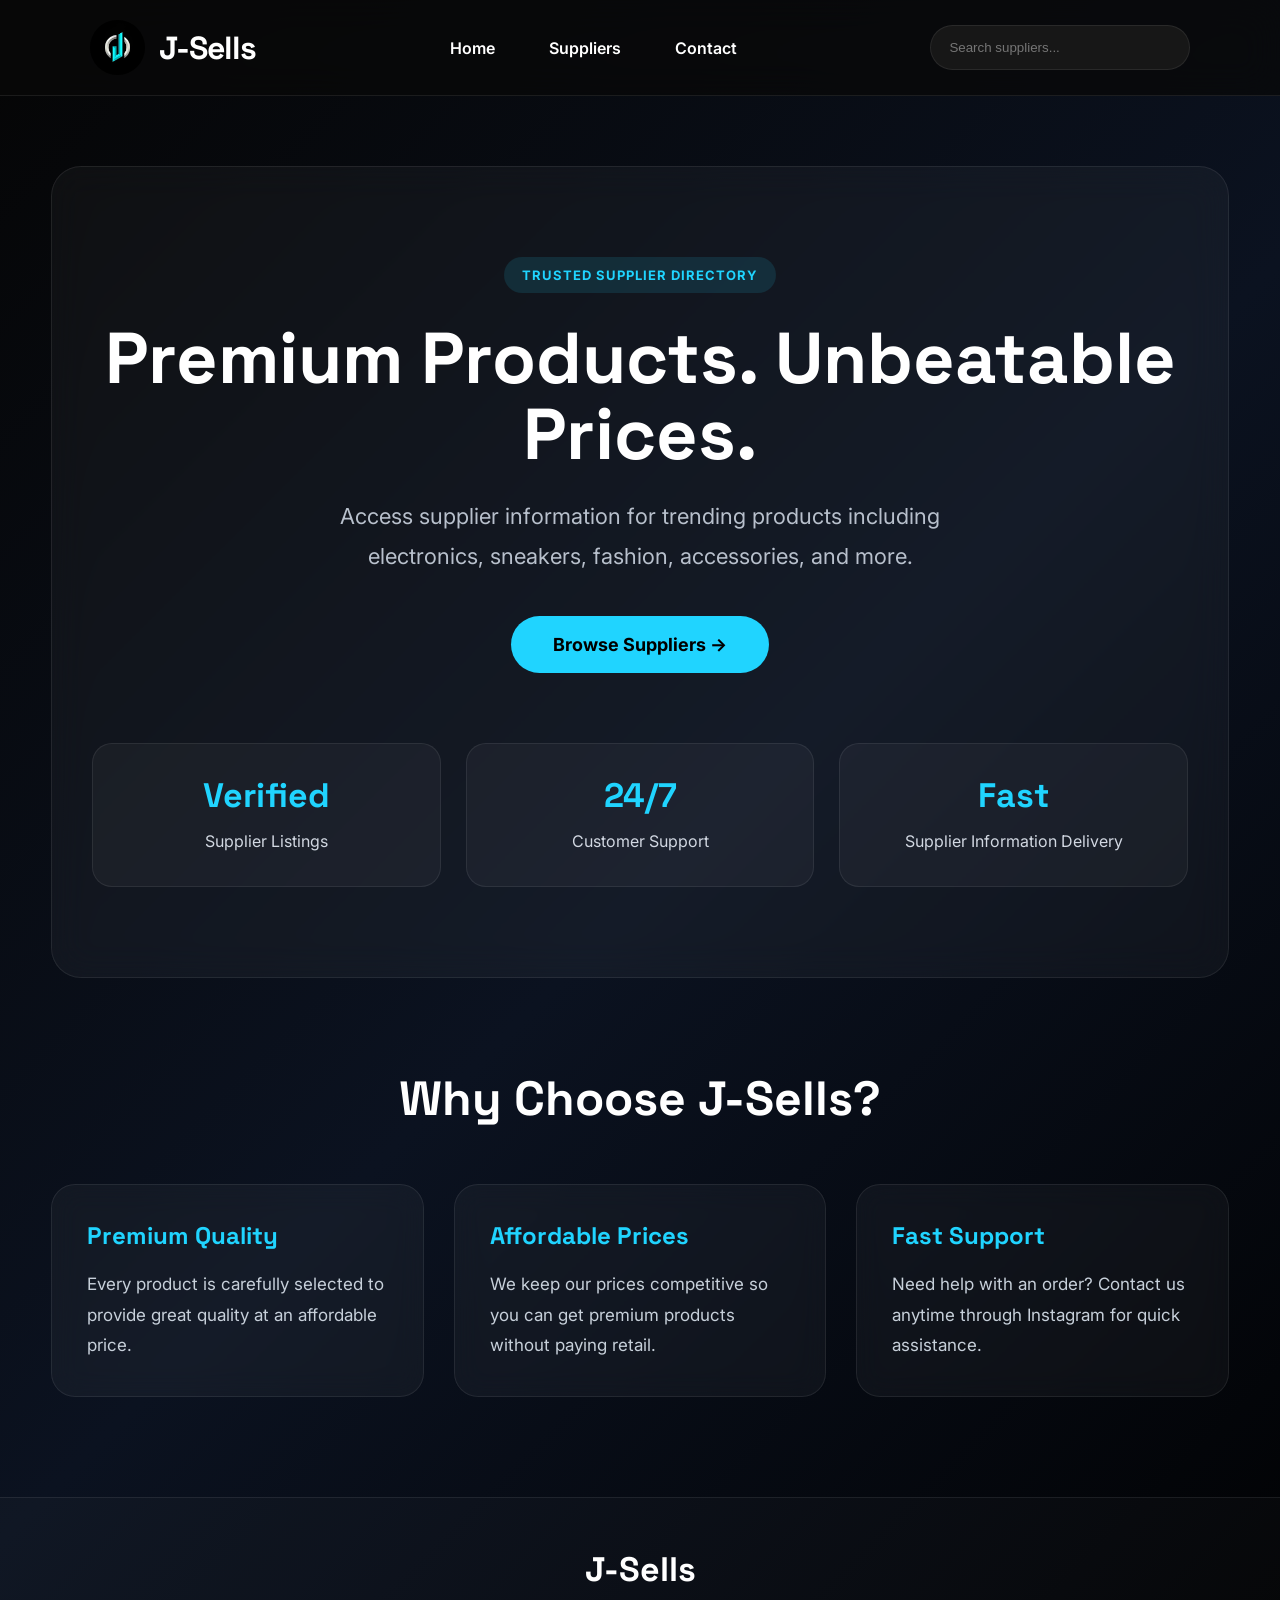
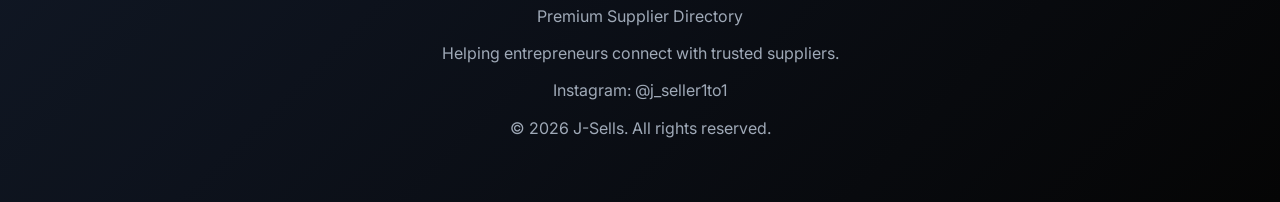
==== commit bb669868: "Update index.html" ====
--- a/index.html
+++ b/index.html
@@ -131,45 +131,33 @@
     <div class="features">
 
         <div class="feature">
-
-            <h3>✔ Trusted Suppliers</h3>
-
-            <p>
-
-                We carefully review every supplier before listing them,
-                making it easier to find dependable business connections.
-
-            </p>
-
-        </div>
-
+            
+          <h3>Premium Quality</h3>
+            
+          <p>Every product is carefully selected to provide great quality at an affordable price.</p>
+      
+        </div> 
+        
         <div class="feature">
-
-            <h3>⚡ Fast Delivery</h3>
-
-            <p>
-
-                Once payment is confirmed, your supplier information is
-                delivered promptly through Instagram.
-
-            </p>
-
-        </div>
-
+            
+          <h3>Affordable Prices</h3>
+            
+          <p>We keep our prices competitive so you can get premium products without paying retail.</p>
+      
+       </div>
+        
+        
         <div class="feature">
-
-            <h3>📦 Trending Products</h3>
-
-            <p>
-
-                Browse suppliers for popular electronics, fashion,
-                sneakers, accessories, and other high-demand products.
-
-            </p>
-
-        </div>
-
+            
+          <h3>Fast Support</h3>
+            
+           <p>Need help with an order? Contact us anytime through Instagram for quick assistance.</p>
+     
+      </div> 
+        
+    
     </div>
+    
 
 </section>
 
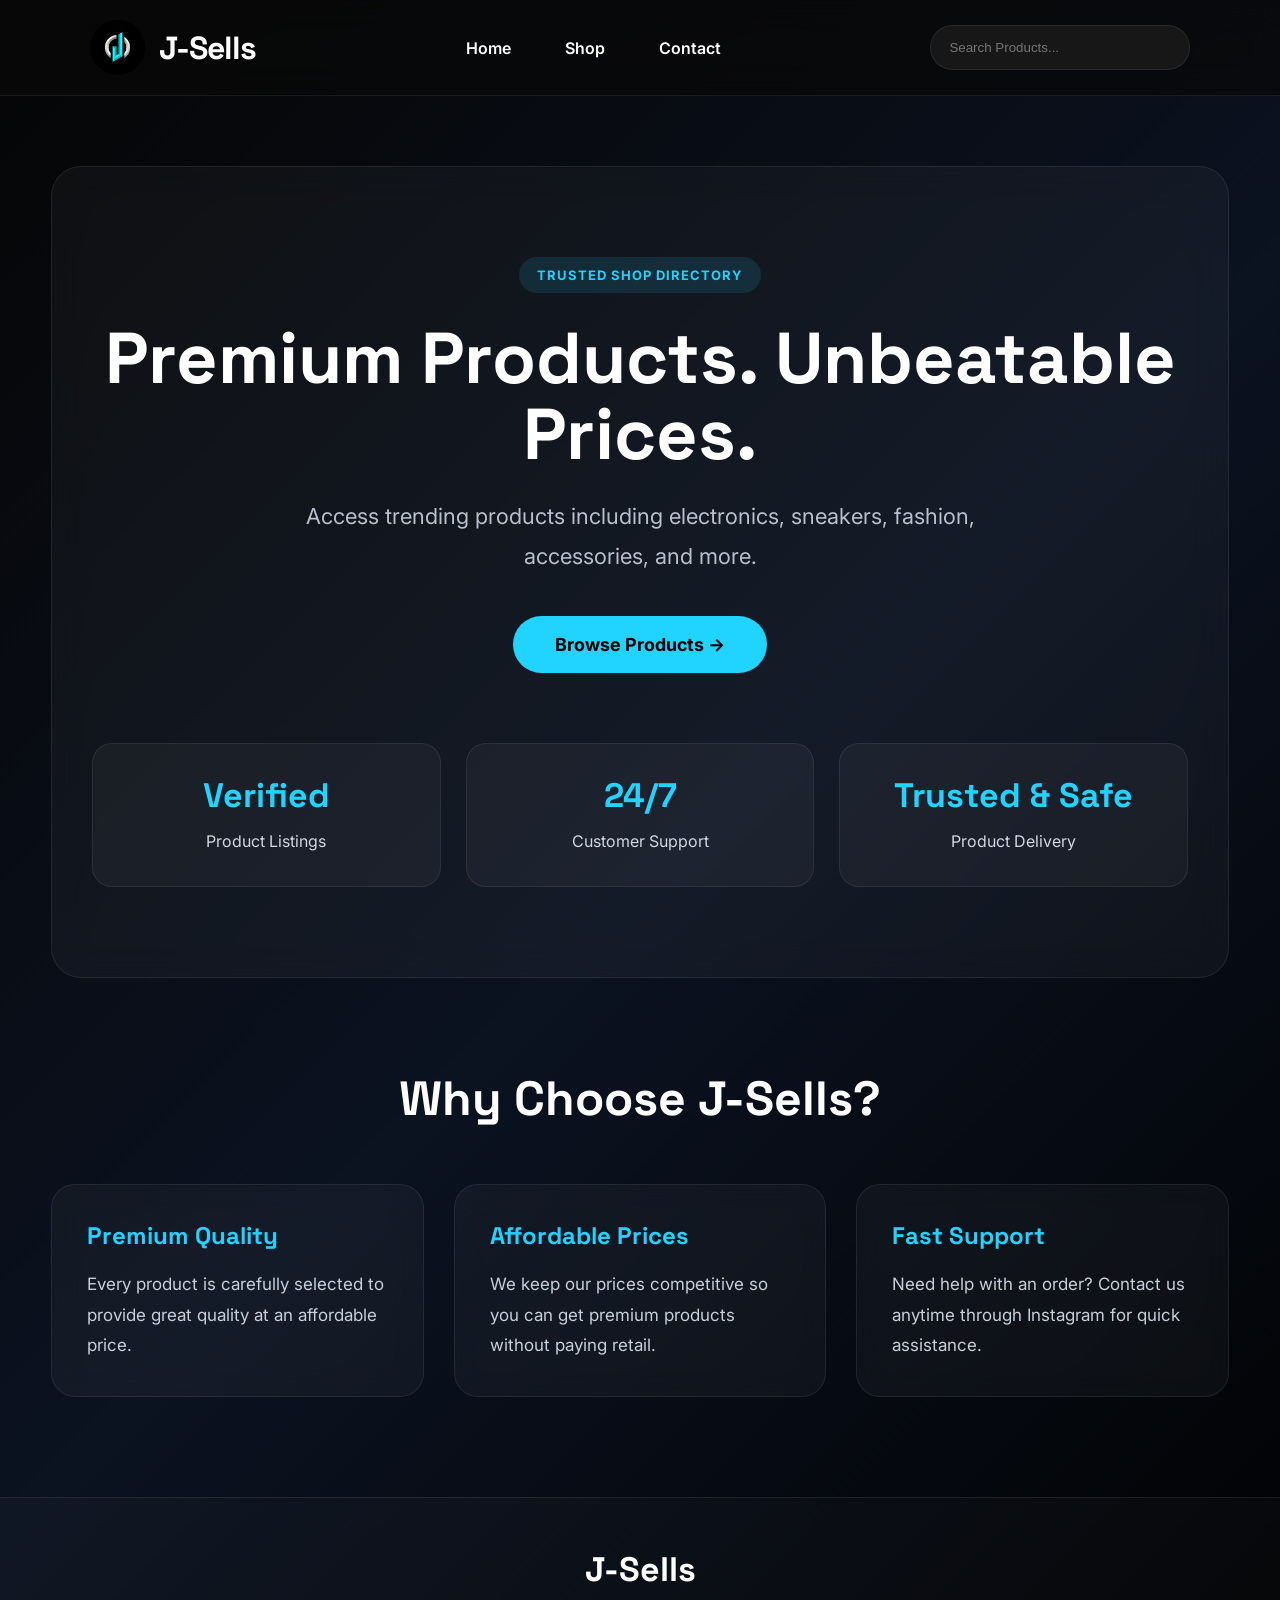
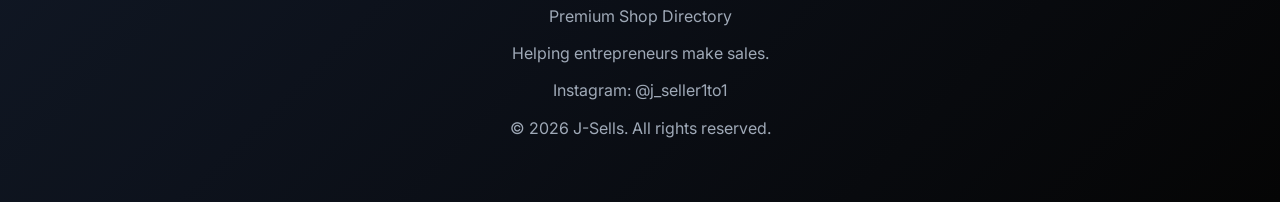
==== commit 041bddeb: "Update title and references from 'Supplier' to 'Shop'" ====
--- a/index.html
+++ b/index.html
@@ -9,10 +9,10 @@
     
     <meta name="theme-color" content="#050505">
 
-    <title>J-Sells | Premium Supplier Directory</title>
+    <title>J-Sells | Premium Shop Directory</title>
 
     <meta name="description"
-          content="Find trusted suppliers for electronics, sneakers, fashion, and trending products.">
+          content="Find trusted electronics, sneakers, fashion, and trending products.">
 
     <link rel="icon" href="images/logo.png">
 
@@ -47,7 +47,7 @@
 
         <a href="index.html">Home</a>
 
-        <a href="shop.html">Suppliers</a>
+        <a href="shop.html">Shop</a>
 
         <a href="contact.html">Contact</a>
 
@@ -58,7 +58,7 @@
         <input
             type="text"
             id="search"
-            placeholder="Search suppliers..."
+            placeholder="Search Products..."
             onkeyup="searchProducts()">
 
         <div id="search-results"></div>
@@ -70,7 +70,7 @@
 <section class="hero">
 
     <span class="hero-tag">
-        TRUSTED SUPPLIER DIRECTORY
+        TRUSTED SHOP DIRECTORY
     </span>
 
     <h1>
@@ -80,7 +80,7 @@
 
     <p>
 
-        Access supplier information for trending products including
+        Access trending products including
         electronics, sneakers, fashion, accessories, and more.
 
     </p>
@@ -88,7 +88,7 @@
     <button class="hero-btn"
             onclick="window.location.href='shop.html'">
 
-        Browse Suppliers →
+        Browse Products →
 
     </button>
 
@@ -98,7 +98,7 @@
 
             <h2>Verified</h2>
 
-            <p>Supplier Listings</p>
+            <p>Product Listings</p>
 
         </div>
 
@@ -112,9 +112,9 @@
 
         <div class="stat">
 
-            <h2>Fast</h2>
+            <h2>Trusted & Safe</h2>
 
-            <p>Supplier Information Delivery</p>
+            <p>Product Delivery</p>
 
         </div>
 
@@ -166,11 +166,11 @@
     <h2>J-Sells</h2>
 
     <p>
-        Premium Supplier Directory
+        Premium Shop Directory
     </p>
 
     <p>
-        Helping entrepreneurs connect with trusted suppliers.
+        Helping entrepreneurs make sales.
     </p>
 
     <p>
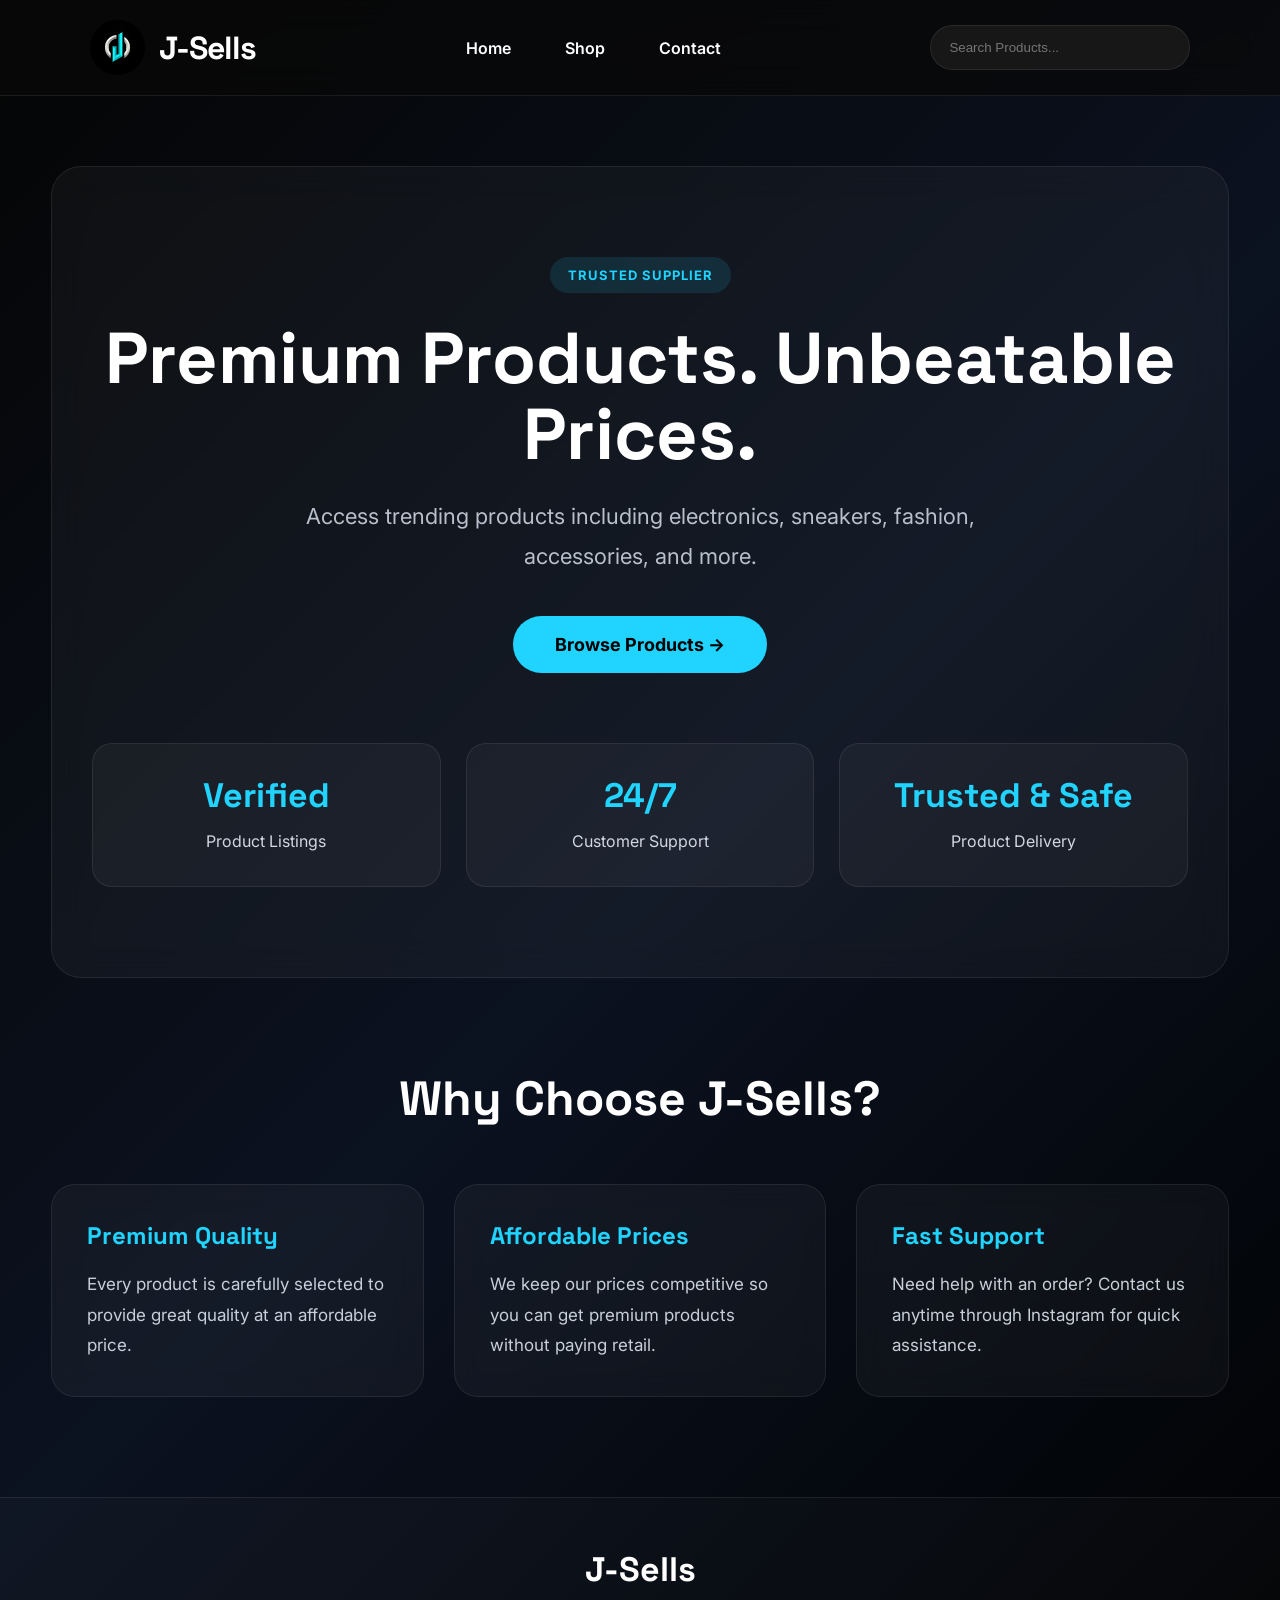
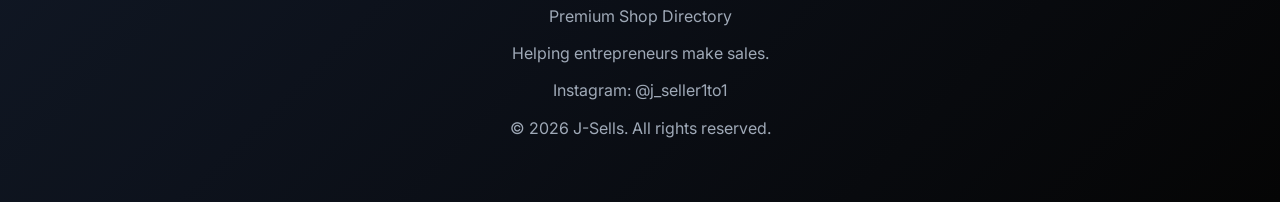
==== commit 23ff0d76: "Update hero tag from 'TRUSTED SHOP DIRECTORY' to 'TRUSTED SUPPLIER'" ====
--- a/index.html
+++ b/index.html
@@ -70,7 +70,7 @@
 <section class="hero">
 
     <span class="hero-tag">
-        TRUSTED SHOP DIRECTORY
+        TRUSTED SUPPLIER
     </span>
 
     <h1>
